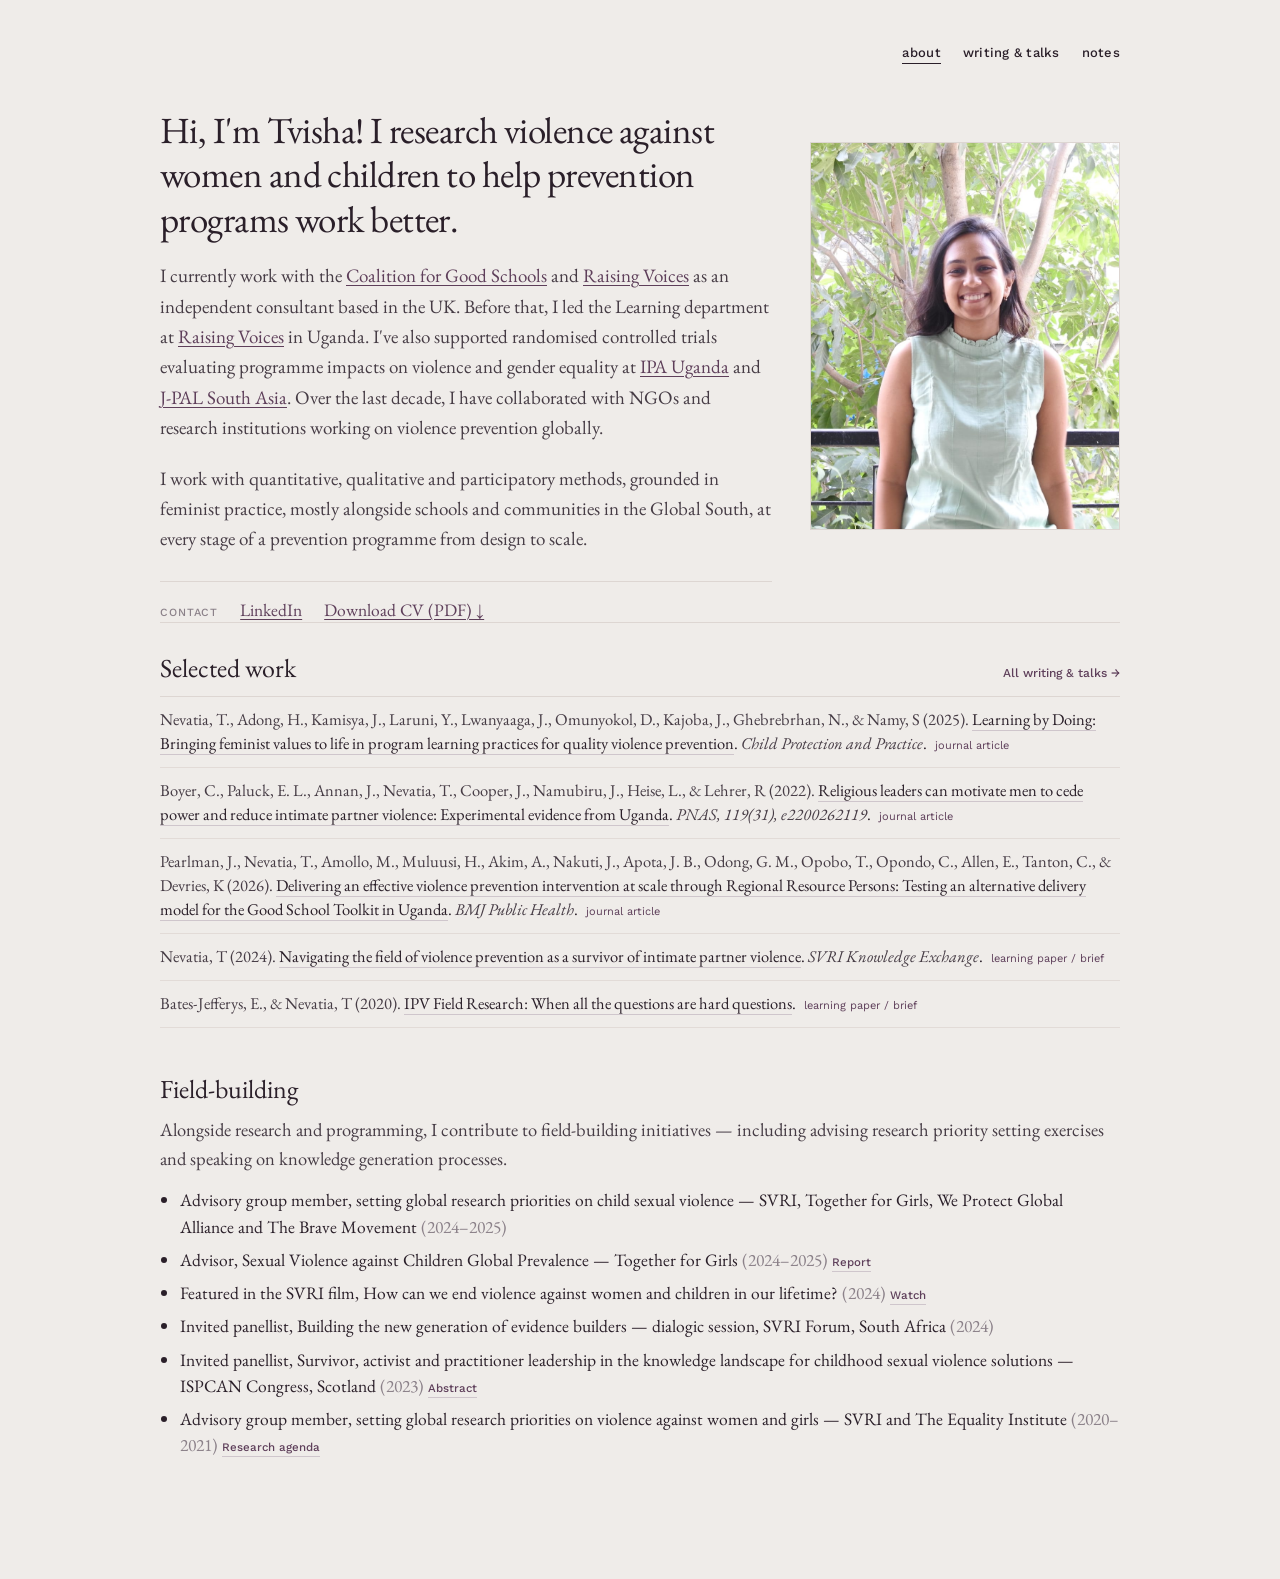
==== index.html @ 6041b55b "Rebuild site from Claude Design handoff New design with citation-style writing rows, in-site note re" ====
<!DOCTYPE html>
<html lang="en">
<head>
  <meta charset="utf-8">
  <meta name="viewport" content="width=device-width, initial-scale=1">
  <title>Tvisha Nevatia</title>
  <meta name="description" content="Violence prevention researcher — about, writing and notes.">
  <link rel="stylesheet" href="style.css">
</head>
<body>
<div class="page-wrap">

  <header class="site-header">
    <div class="wordmark" id="wordmark" onclick="navigate('home')"></div>
    <nav class="nav">
      <span class="nav-item" data-page="home" onclick="navigate('home')">about</span>
      <span class="nav-item" data-page="writing" onclick="navigate('writing')">writing &amp; talks</span>
      <span class="nav-item" data-page="notes" onclick="navigate('notes')">notes</span>
    </nav>
  </header>

  <!-- ====== ABOUT ====== -->
  <main id="page-home" class="page">
    <div class="content-col">
      <section class="hero">
        <div class="hero-text">
          <h1>Hi, I'm Tvisha! I research violence against women and children to help prevention programs work better.</h1>
          <p>I currently work with the <a href="https://coalitionforgoodschools.org/" target="_blank" rel="noopener">Coalition for Good Schools</a> and <a href="https://raisingvoices.org/" target="_blank" rel="noopener">Raising Voices</a> as an independent consultant based in the UK. Before that, I led the Learning department at <a href="https://raisingvoices.org/" target="_blank" rel="noopener">Raising Voices</a> in Uganda. I've also supported randomised controlled trials evaluating programme impacts on violence and gender equality at <a href="https://poverty-action.org/uganda" target="_blank" rel="noopener">IPA Uganda</a> and <a href="https://www.povertyactionlab.org/j-pal-south-asia" target="_blank" rel="noopener">J-PAL South Asia</a>. Over the last decade, I have collaborated with NGOs and research institutions working on violence prevention globally.&nbsp;</p>
          <p>I work with quantitative, qualitative and participatory methods, grounded in feminist practice, mostly alongside schools and communities in the Global South, at every stage of a prevention programme from design to scale.</p>
          <div class="contact-row">
            <span class="contact-label">Contact</span>
            <a href="https://www.linkedin.com/in/tvisha-nevatia-0a491277/" class="contact-link">LinkedIn</a>
            <a href="assets/Tvisha-Nevatia-CV-2026.pdf" class="contact-link">Download CV (PDF) &darr;</a>
          </div>
        </div>
        <div class="portrait-col">
          <img src="assets/p-sage.jpeg" alt="Tvisha Nevatia" class="portrait">
        </div>
      </section>

      <section class="selected-section">
        <div class="selected-header">
          <h2>Selected work</h2>
          <span class="all-writing-link" onclick="navigate('writing')">All writing &amp; talks &rarr;</span>
        </div>
        <div class="selected-list" id="selected-list"></div>
      </section>

      <section class="field-section">
        <h2>Field-building</h2>
        <p class="field-intro">Alongside research and programming, I contribute to field-building initiatives — including advising research priority setting exercises and speaking on knowledge generation processes.</p>
        <ul class="field-list" id="field-list"></ul>
      </section>
    </div>
  </main>

  <!-- ====== WRITING ====== -->
  <main id="page-writing" class="page">
    <div class="content-col">
      <div class="writing-header">
        <h1>Writing &amp; talks</h1>
        <span class="writing-count" id="writing-total"></span>
      </div>
      <div class="controls">
        <span class="controls-label">group by</span>
        <button class="chip" data-sort="type" onclick="setGroupBy('type')">type</button>
        <button class="chip" data-sort="theme" onclick="setGroupBy('theme')">theme</button>
      </div>
      <div id="writing-list"></div>
    </div>
  </main>

  <!-- ====== NOTES ====== -->
  <main id="page-notes" class="page">
    <div class="content-col notes-col">
      <div id="notes-list-view">
        <h1>Notes</h1>
        <p class="notes-opener">I'm a reflective person who enjoys thinking about things deeply, and I often write to make meaning of them. Here are some of those reflections.</p>
        <section id="notes-list"></section>
      </div>
      <div id="note-article-view" style="display:none"></div>
    </div>
  </main>

</div>
<script src="script.js"></script>
</body>
</html>
---- style.css ----
@import url('https://fonts.googleapis.com/css2?family=EB+Garamond:ital,wght@0,400;0,500;0,600;1,400&family=Work+Sans:wght@300;400;500&display=swap');

*,
*::before,
*::after {
  box-sizing: border-box;
}

body {
  margin: 0;
  background: #efece9;
  font-family: 'EB Garamond', Georgia, serif;
  color: #2a1f29;
  -webkit-font-smoothing: antialiased;
  -moz-osx-font-smoothing: grayscale;
}

a {
  color: #5e3f5a;
  text-decoration-thickness: 1px;
  text-underline-offset: 3px;
}

a:hover {
  color: #3d2839;
}

.page-wrap {
  min-height: 100vh;
  padding: 0 clamp(18px, 4vw, 32px) 120px;
}

.content-col {
  max-width: 960px;
  margin: 0 auto;
}

.notes-col {
  padding-right: clamp(0px, 14%, 150px);
}

/* --- Header --- */

.site-header {
  max-width: 960px;
  margin: 0 auto;
  display: flex;
  justify-content: space-between;
  align-items: baseline;
  gap: 24px;
  padding: 34px 0 30px;
  flex-wrap: wrap;
}

.wordmark {
  font: 500 23px/1 'EB Garamond', serif;
  letter-spacing: -0.01em;
  cursor: pointer;
  min-height: 23px;
}

.nav {
  display: flex;
  gap: 22px;
  font: 500 13px/1 'Work Sans', sans-serif;
  letter-spacing: 0.02em;
}

.nav-item {
  cursor: pointer;
  padding-bottom: 4px;
  border-bottom: 1.5px solid transparent;
}

.nav-item[aria-current="page"] {
  border-bottom-color: #2a1f29;
}

/* --- About page --- */

.hero {
  display: flex;
  gap: 38px;
  align-items: flex-end;
  flex-wrap: wrap-reverse;
  padding: 14px 0 0;
}

.hero-text {
  flex: 1;
  min-width: min(320px, 100%);
  display: flex;
  flex-direction: column;
  gap: 20px;
}

.hero h1 {
  margin: 0;
  font: 400 37px/1.2 'EB Garamond', serif;
  letter-spacing: -0.015em;
  text-wrap: pretty;
}

.hero p {
  margin: 0;
  font: 400 19px/1.6 'EB Garamond', serif;
  color: #463c45;
  text-wrap: pretty;
}

.portrait-col {
  width: 310px;
  max-width: 100%;
  flex: none;
  margin-top: 34px;
  margin-bottom: 26px;
}

.portrait {
  width: 100%;
  aspect-ratio: 4/5;
  object-fit: cover;
  object-position: 53% 30%;
  border: 1px solid #ddd6d2;
}

/* --- Contact row --- */

.contact-row {
  display: flex;
  align-items: baseline;
  gap: 22px;
  flex-wrap: wrap;
  margin-top: 6px;
  padding-top: 16px;
  border-top: 1px solid #ddd6d2;
}

.contact-label {
  font: 500 11px/1 'Work Sans', sans-serif;
  letter-spacing: 0.08em;
  text-transform: uppercase;
  color: #8b8189;
}

.contact-link {
  font: 400 17.5px/1.4 'EB Garamond', serif;
}

/* --- Selected work --- */

.selected-section {
  padding: 30px 0 0;
  border-top: 1px solid #ddd6d2;
}

.selected-header {
  display: flex;
  justify-content: space-between;
  align-items: baseline;
  gap: 20px;
  flex-wrap: wrap;
  margin-bottom: 12px;
}

.selected-header h2 {
  margin: 0;
  font: 400 26px/1.2 'EB Garamond', serif;
}

.all-writing-link {
  cursor: pointer;
  font: 500 12px/1 'Work Sans', sans-serif;
  color: #5e3f5a;
}

.selected-list {
  border-top: 1px solid #ddd6d2;
}

/* --- Citation row --- */

.citation-row {
  padding: 11px 0;
}

.citation-row p {
  margin: 0;
  font: 400 16.5px/1.45 'EB Garamond', serif;
  text-wrap: pretty;
}

.citation-row .cite-meta {
  color: #463c45;
}

.citation-row .cite-title-link {
  color: inherit;
  text-decoration: none;
  border-bottom: 1px solid #cfc6cc;
}

.citation-row .cite-title-link:hover {
  color: #5e3f5a;
  border-color: #5e3f5a;
}

.citation-row .cite-venue {
  color: #463c45;
  font-style: italic;
}

.citation-row .cite-tag {
  font: 400 11px/1 'Work Sans', sans-serif;
  color: #5e3f5a;
  white-space: nowrap;
  margin-left: 5px;
}

/* About uses bottom borders, Writing uses top borders */
.selected-list .citation-row {
  border-bottom: 1px solid #e2dbd7;
}

.writing-group .citation-row {
  border-top: 1px solid #e2dbd7;
}

/* --- Field-building --- */

.field-section {
  padding: 46px 0 0;
}

.field-section h2 {
  margin: 0 0 10px;
  font: 400 26px/1.2 'EB Garamond', serif;
}

.field-intro {
  margin: 0 0 14px;
  font: 400 18.5px/1.58 'EB Garamond', serif;
  color: #463c45;
  text-wrap: pretty;
}

.field-list {
  margin: 0;
  padding: 0 0 0 20px;
  display: flex;
  flex-direction: column;
  gap: 7px;
}

.field-list li {
  font: 400 17.5px/1.5 'EB Garamond', serif;
  text-wrap: pretty;
}

.field-list .field-years {
  color: #8b8189;
}

.field-list .field-link {
  font: 500 11.5px/1 'Work Sans', sans-serif;
  text-decoration: none;
  border-bottom: 1px solid #cfc6cc;
  padding-bottom: 2px;
  white-space: nowrap;
}

/* --- Writing page --- */

.writing-header {
  display: flex;
  justify-content: space-between;
  align-items: flex-end;
  gap: 20px;
  flex-wrap: wrap;
  padding: 14px 0 20px;
}

.writing-header h1 {
  margin: 0;
  font: 400 37px/1.14 'EB Garamond', serif;
  letter-spacing: -0.015em;
}

.writing-count {
  font: 400 12.5px/1 'Work Sans', sans-serif;
  color: #8b8189;
}

.controls {
  display: flex;
  gap: 10px;
  align-items: center;
  flex-wrap: wrap;
  padding: 0 0 8px;
  border-bottom: 1px solid #2a1f29;
}

.controls-label {
  font: 400 12px/1 'Work Sans', sans-serif;
  color: #8b8189;
  margin-right: 2px;
}

.chip {
  cursor: pointer;
  font: 500 12.5px/1 'Work Sans', sans-serif;
  padding: 7px 12px;
  border: 1px solid #cfc6cc;
  border-radius: 100px;
  background: transparent;
  color: #2a1f29;
}

.chip[aria-pressed="true"] {
  background: #2a1f29;
  color: #efece9;
}

.writing-group {
  padding-top: 20px;
}

.writing-group + .writing-group {
  padding-top: 38px;
}

.group-heading {
  margin: 0 0 4px;
  font: 500 22px/1.24 'EB Garamond', serif;
  letter-spacing: -0.01em;
}

/* --- Notes page --- */

#page-notes h1 {
  margin: 0;
  font: 400 37px/1.14 'EB Garamond', serif;
  letter-spacing: -0.015em;
  padding: 14px 0 14px;
}

.notes-opener {
  margin: 0;
  font: 400 19px/1.62 'EB Garamond', serif;
  color: #463c45;
  text-wrap: pretty;
}

.note-entry {
  padding: 22px 0;
  border-top: 1px solid #e2dbd7;
  display: flex;
  flex-direction: column;
  gap: 9px;
}

.note-date {
  font: 400 11.5px/1 'Work Sans', sans-serif;
  letter-spacing: 0.06em;
  text-transform: uppercase;
  color: #9a8f98;
}

.note-title {
  margin: 0;
  font: 400 26px/1.24 'EB Garamond', serif;
  letter-spacing: -0.01em;
  text-wrap: pretty;
}

.note-hook {
  margin: 0;
  font: 400 18.5px/1.58 'EB Garamond', serif;
  color: #463c45;
  text-wrap: pretty;
}

.note-action {
  font: 500 12px/1 'Work Sans', sans-serif;
  color: #5e3f5a;
  text-decoration: none;
  border-bottom: 1px solid #cfc6cc;
  padding-bottom: 4px;
  align-self: flex-start;
  cursor: pointer;
  background: none;
  border-top: none;
  border-left: none;
  border-right: none;
  padding-top: 0;
  padding-left: 0;
  padding-right: 0;
}

/* --- Note article --- */

.note-back {
  cursor: pointer;
  font: 500 12px/1 'Work Sans', sans-serif;
  color: #5e3f5a;
  background: none;
  border: none;
  padding: 0;
}

.note-article-date {
  display: block;
  margin: 26px 0 8px;
  font: 400 11.5px/1 'Work Sans', sans-serif;
  letter-spacing: 0.06em;
  text-transform: uppercase;
  color: #9a8f98;
}

.note-article h1 {
  margin: 0;
  font: 400 34px/1.2 'EB Garamond', serif;
  letter-spacing: -0.015em;
  text-wrap: pretty;
  padding: 0;
}

.note-article-lede {
  margin: 16px 0 0;
  font: 400 20px/1.55 'EB Garamond', serif;
  color: #2a1f29;
  text-wrap: pretty;
}

.note-body {
  margin: 30px 0 0;
  display: flex;
  flex-direction: column;
  gap: 20px;
}

.note-body h2 {
  margin: 14px 0 0;
  font: 500 23px/1.3 'EB Garamond', serif;
  letter-spacing: -0.01em;
  text-wrap: pretty;
}

.note-body p {
  margin: 0;
  font: 400 18.5px/1.62 'EB Garamond', serif;
  color: #463c45;
  text-wrap: pretty;
}

.note-body ul {
  margin: 0;
  padding: 0 0 0 22px;
  display: flex;
  flex-direction: column;
  gap: 11px;
}

.note-body li {
  font: 400 18.5px/1.6 'EB Garamond', serif;
  color: #463c45;
  text-wrap: pretty;
}

.note-body li .li-label {
  color: #2a1f29;
}

.note-body figure {
  margin: 6px 0;
  display: flex;
  flex-direction: column;
  gap: 9px;
}

.note-body .fig-placeholder {
  aspect-ratio: 16/9;
  border: 1px dashed #cfc6cc;
  background: #f7f5f7;
  display: flex;
  align-items: center;
  justify-content: center;
  font: 400 11px/1.4 'Work Sans', sans-serif;
  color: #9a8f98;
  text-align: center;
  padding: 10px;
}

.note-body figcaption {
  font: 400 14.5px/1.5 'Work Sans', sans-serif;
  color: #8b8189;
  text-wrap: pretty;
}

.note-footer {
  margin: 34px 0 0;
  padding-top: 18px;
  border-top: 1px solid #e2dbd7;
  font: 400 15px/1.5 'Work Sans', sans-serif;
  color: #8b8189;
}

/* --- Page visibility --- */

.page { display: none; }
.page.active { display: block; }
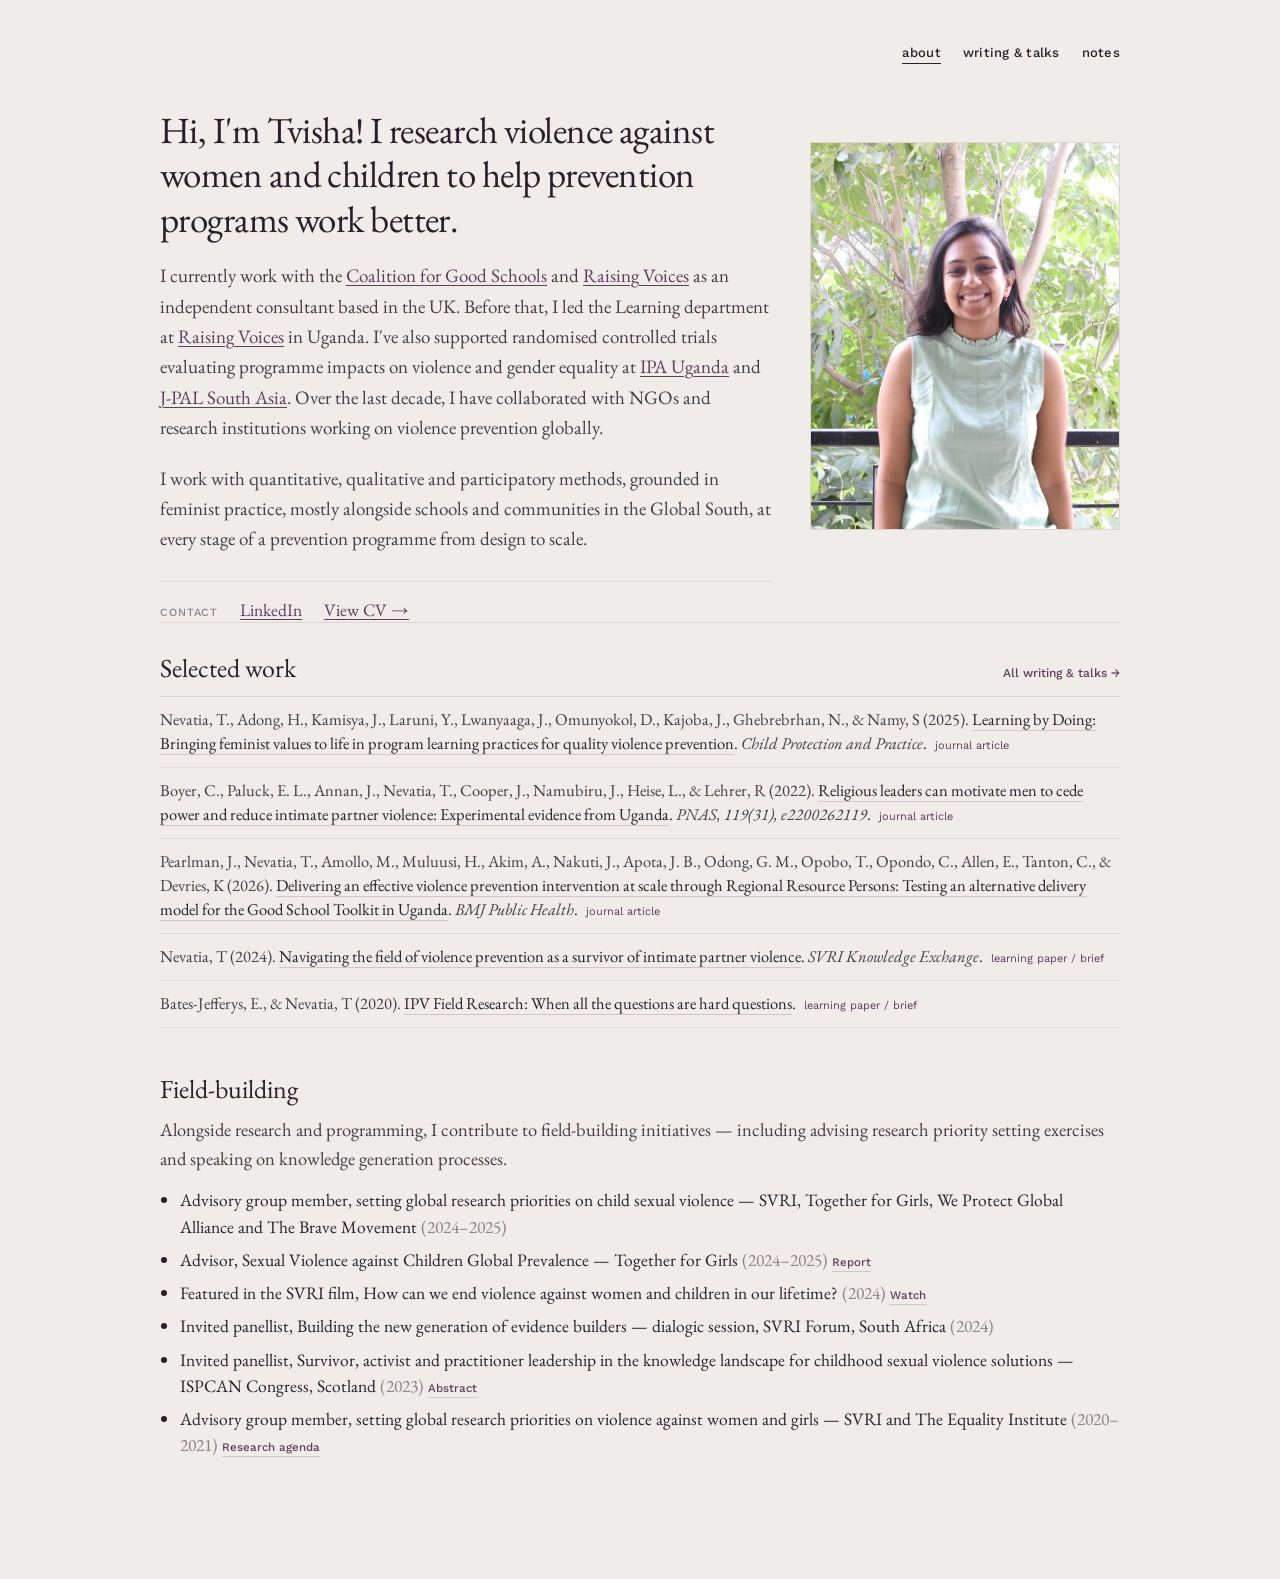
==== commit 22376839: "Update CV link to Google Docs instead of PDF download Co-Authored-By: Claude Opus 4.6 <noreply@anthr" ====
--- a/index.html
+++ b/index.html
@@ -30,7 +30,7 @@
           <div class="contact-row">
             <span class="contact-label">Contact</span>
             <a href="https://www.linkedin.com/in/tvisha-nevatia-0a491277/" class="contact-link">LinkedIn</a>
-            <a href="assets/Tvisha-Nevatia-CV-2026.pdf" class="contact-link">Download CV (PDF) &darr;</a>
+            <a href="https://docs.google.com/document/d/1ctP9WDHASA0yl7A-X-SveQlFJWZk5Vamuw2e4p1zzIQ/edit?usp=sharing" class="contact-link" target="_blank" rel="noopener noreferrer">View CV &rarr;</a>
           </div>
         </div>
         <div class="portrait-col">
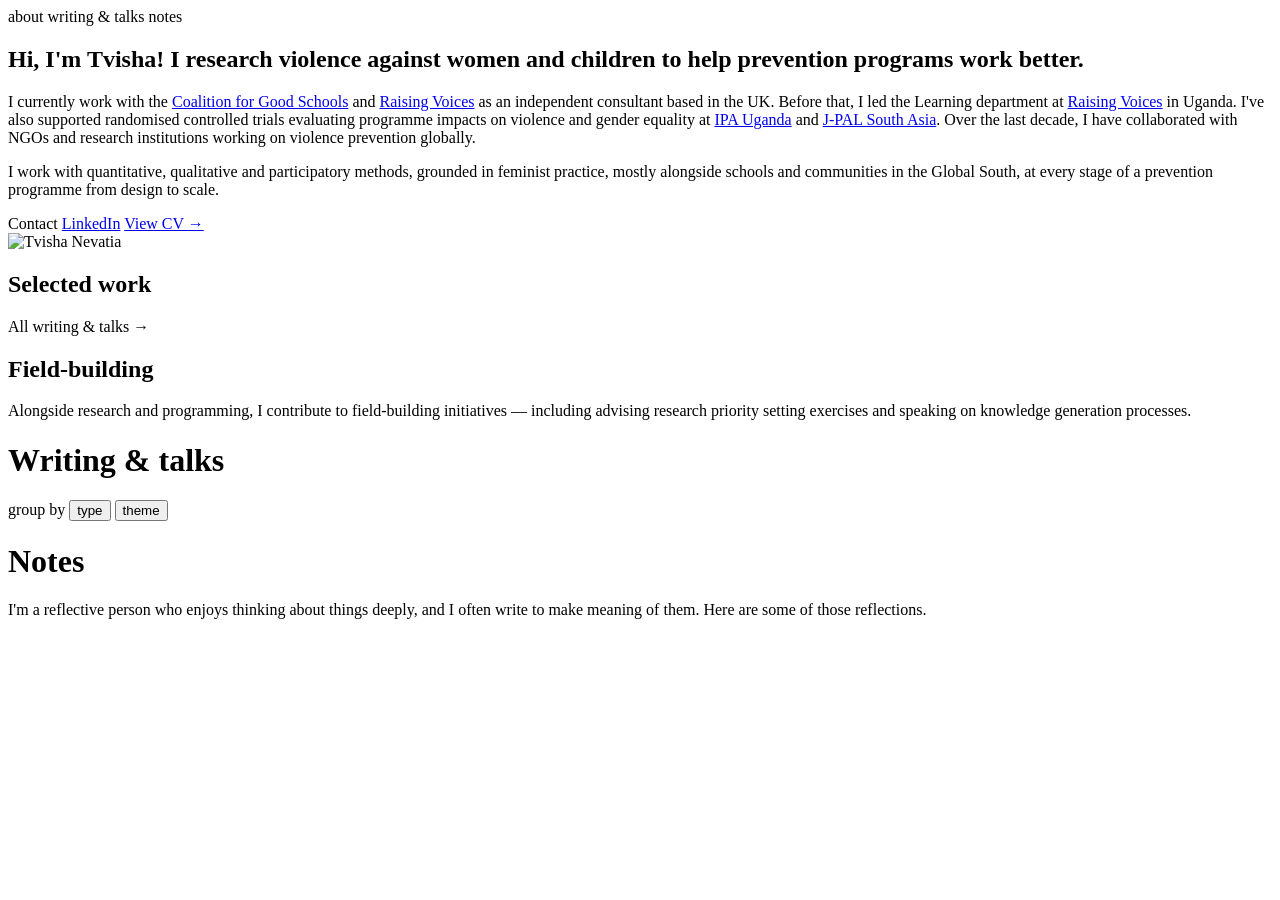
==== commit 61ba375b: "Fix base path routing so images and navigation work on GitHub Pages The site is served at /website/ " ====
--- a/index.html
+++ b/index.html
@@ -3,6 +3,7 @@
 <head>
   <meta charset="utf-8">
   <meta name="viewport" content="width=device-width, initial-scale=1">
+  <base href="/website/">
   <title>Tvisha Nevatia</title>
   <meta name="description" content="Violence prevention researcher — about, writing and notes.">
   <link rel="stylesheet" href="style.css">
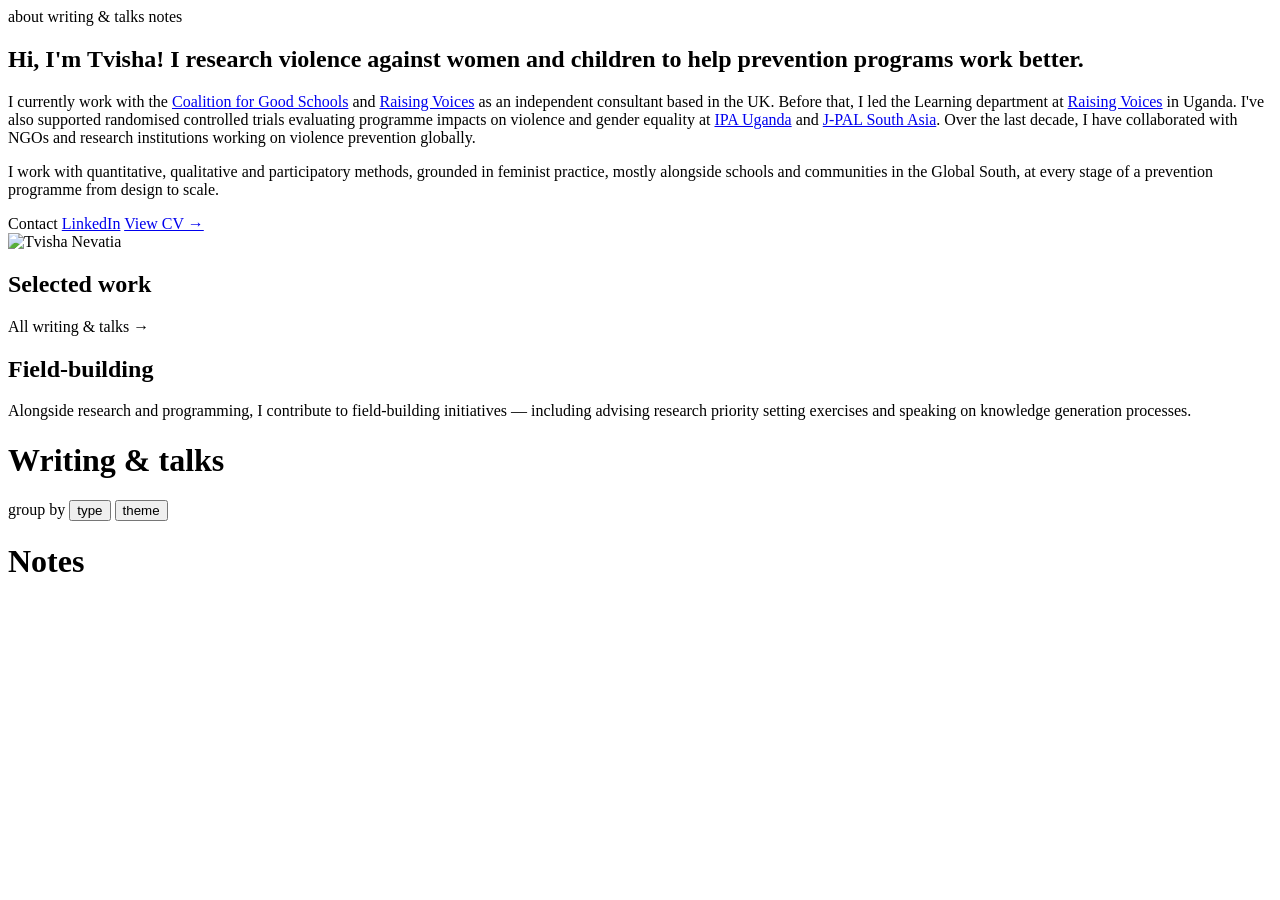
==== commit 50e1eac6: "Move cover images inside notes as banners, remove opener text Co-Authored-By: Claude Opus 4.6 <norep" ====
--- a/index.html
+++ b/index.html
@@ -31,7 +31,7 @@
           <div class="contact-row">
             <span class="contact-label">Contact</span>
             <a href="https://www.linkedin.com/in/tvisha-nevatia-0a491277/" class="contact-link">LinkedIn</a>
-            <a href="https://docs.google.com/document/d/1ctP9WDHASA0yl7A-X-SveQlFJWZk5Vamuw2e4p1zzIQ/edit?usp=sharing" class="contact-link" target="_blank" rel="noopener noreferrer">View CV &rarr;</a>
+            <a href="https://drive.google.com/file/d/1OYPmfw_YKJex7MQVkHKQFRqeLodctXSR/view?usp=sharing" class="contact-link" target="_blank" rel="noopener noreferrer">View CV &rarr;</a>
           </div>
         </div>
         <div class="portrait-col">
@@ -76,7 +76,6 @@
     <div class="content-col notes-col">
       <div id="notes-list-view">
         <h1>Notes</h1>
-        <p class="notes-opener">I'm a reflective person who enjoys thinking about things deeply, and I often write to make meaning of them. Here are some of those reflections.</p>
         <section id="notes-list"></section>
       </div>
       <div id="note-article-view" style="display:none"></div>
--- a/style.css
+++ b/style.css
@@ -357,6 +357,14 @@
   display: flex;
   flex-direction: column;
   gap: 9px;
+}
+
+.note-cover-banner {
+  width: 100%;
+  max-height: 220px;
+  object-fit: cover;
+  border-radius: 4px;
+  margin: 8px 0 4px;
 }
 
 .note-date {
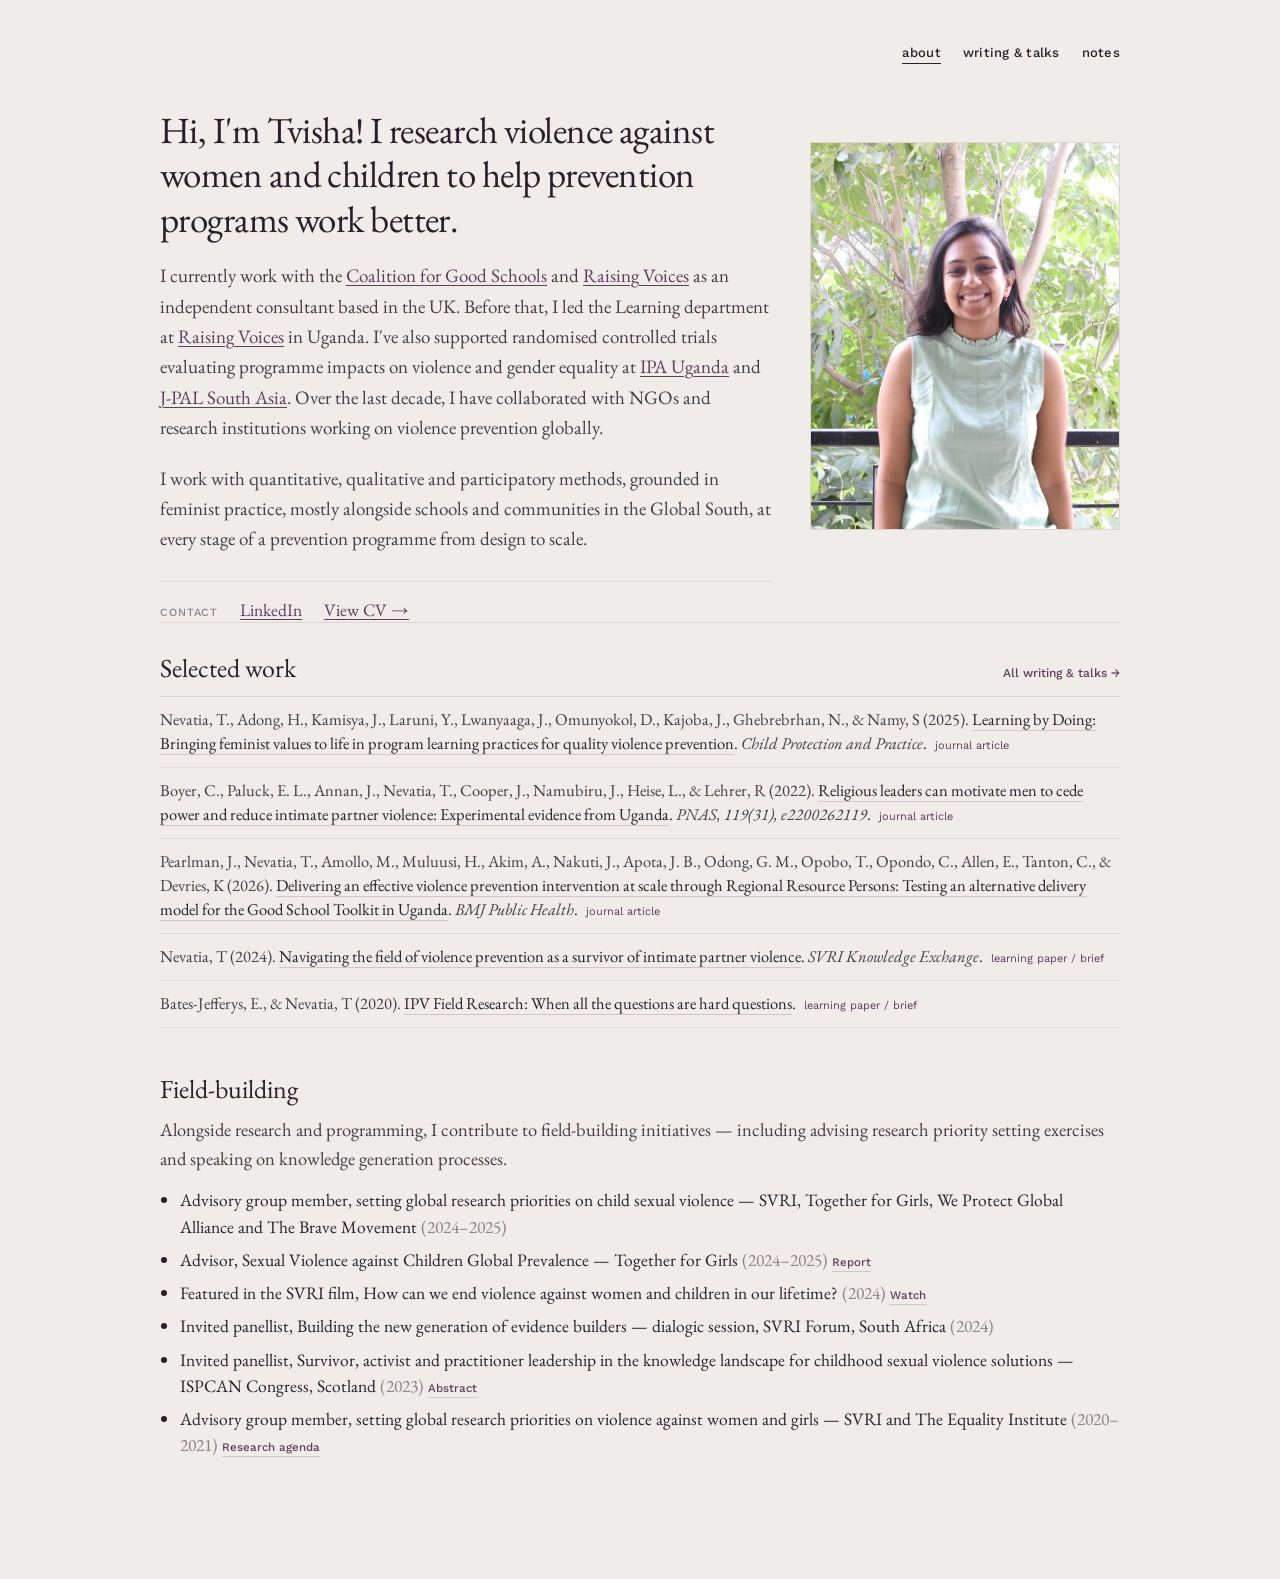
==== commit 2a10e669: "Fix base path for custom domain — serve from / instead of /website/ Co-Authored-By: Claude Opus 4.6 " ====
--- a/index.html
+++ b/index.html
@@ -3,7 +3,7 @@
 <head>
   <meta charset="utf-8">
   <meta name="viewport" content="width=device-width, initial-scale=1">
-  <base href="/website/">
+  <base href="/">
   <title>Tvisha Nevatia</title>
   <meta name="description" content="Violence prevention researcher — about, writing and notes.">
   <link rel="stylesheet" href="style.css">
--- a/style.css
+++ b/style.css
@@ -361,8 +361,6 @@
 
 .note-cover-banner {
   width: 100%;
-  max-height: 220px;
-  object-fit: cover;
   border-radius: 4px;
   margin: 8px 0 4px;
 }
